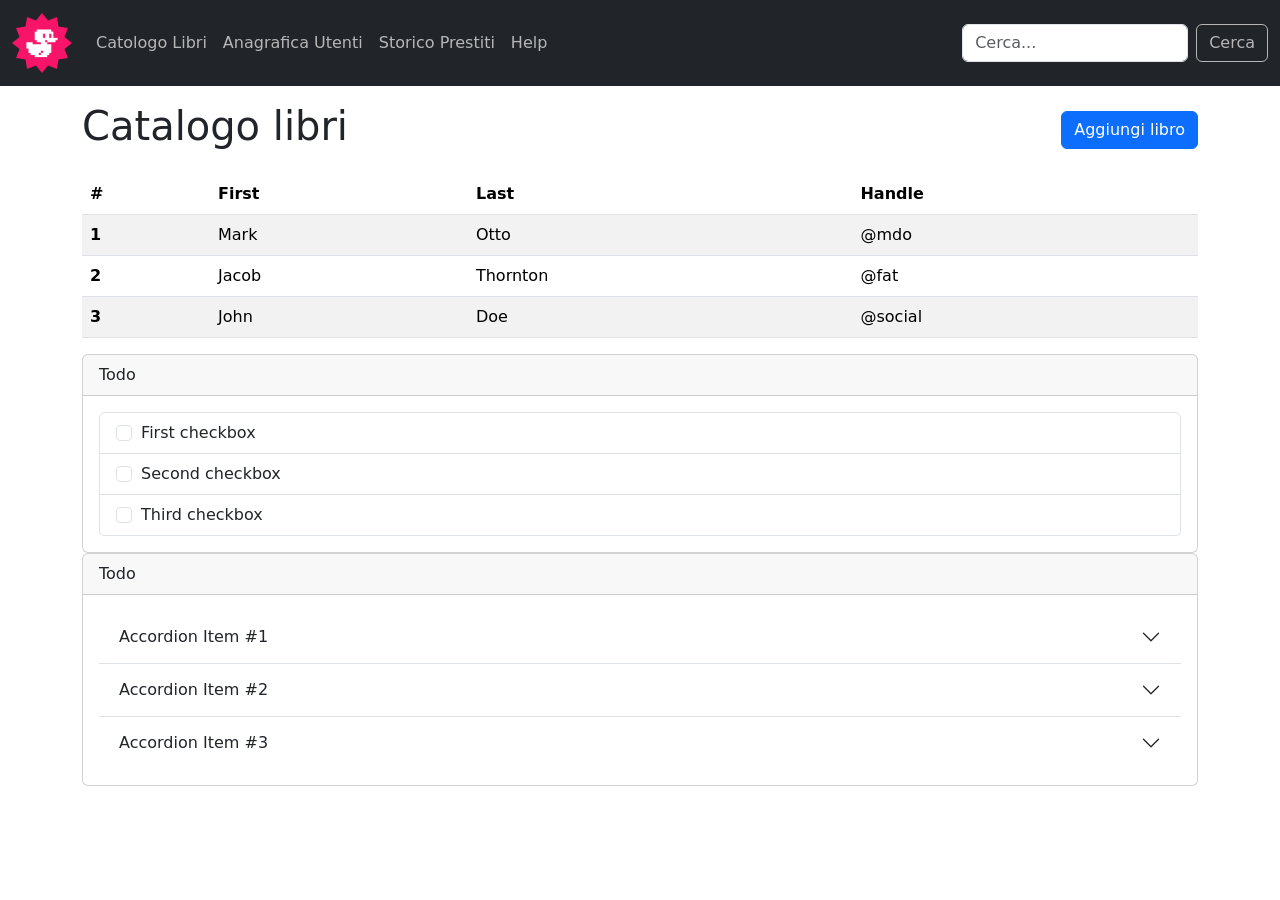
==== index.html @ 8df7493b "creato lo scheletro e aggiunto qualche effetto con bootstrap e in style.css" ====
<!DOCTYPE html>
<html lang="en">

<head>
    <meta charset="UTF-8">
    <meta name="viewport" content="width=device-width, initial-scale=1.0">
    <title>Boostrap dashboard</title>

    <!-- link Boostrap -->

    <link href="https://cdn.jsdelivr.net/npm/bootstrap@5.3.8/dist/css/bootstrap.min.css" rel="stylesheet"
        integrity="sha384-sRIl4kxILFvY47J16cr9ZwB07vP4J8+LH7qKQnuqkuIAvNWLzeN8tE5YBujZqJLB" crossorigin="anonymous">

    <!-- Stylesheet -->
    <link rel="stylesheet" href="./styles/style.css">
</head>

<body>
    <!-- header navbar -->
    <header>
        <nav class="navbar navbar-expand-lg bg-dark">
            <div class="container-fluid">
                <a class="navbar-brand" href="#">
                    <img src="./img/duck.png" alt="logo">
                </a>
                <button class="navbar-toggler" type="button" data-bs-toggle="collapse"
                    data-bs-target="#navbarSupportedContent" aria-controls="navbarSupportedContent"
                    aria-expanded="false" aria-label="Toggle navigation">
                    <span class="navbar-toggler-icon"></span>
                </button>
                <div class="collapse navbar-collapse" id="navbarSupportedContent">
                    <ul class="navbar-nav me-auto mb-2 mb-lg-0">
                        <li class="nav-item">
                            <a class="nav-link" aria-current="page" href="#">Catologo Libri</a>
                        </li>
                        <li class="nav-item">
                            <a class="nav-link" href="#">Anagrafica Utenti</a>
                        </li>
                        <li class="nav-item">
                            <a class="nav-link" href="#" role="button">Storico Prestiti</a>
                        </li>
                        <li class="nav-item">
                            <a class="nav-link" href="#" role="button">Help</a>
                        </li>
                    </ul>
                    <form class="d-flex" role="search">
                        <input class="form-control me-2" type="search" placeholder="Cerca..." aria-label="Search" />
                        <button class="btn" type="submit">Cerca</button>
                    </form>
                </div>
            </div>
        </nav>
    </header>

    <main>
        <div class="container">
            <div class="row">
                <div class="col d-flex justify-content-between align-items-center my-3">
                    <h1>Catalogo libri</h1>
                    <button type="button" class="btn btn-primary">Aggiungi libro</button>
                </div>
            </div>

            <!-- TABELLA CATALOGO LIBRI -->

            <div class="row">
                <div class="col">
                    <table class="table table-striped">
                        <thead>
                            <tr>
                                <th scope="col">#</th>
                                <th scope="col">First</th>
                                <th scope="col">Last</th>
                                <th scope="col">Handle</th>
                            </tr>
                        </thead>
                        <tbody>
                            <tr>
                                <th scope="row">1</th>
                                <td>Mark</td>
                                <td>Otto</td>
                                <td>@mdo</td>
                            </tr>
                            <tr>
                                <th scope="row">2</th>
                                <td>Jacob</td>
                                <td>Thornton</td>
                                <td>@fat</td>
                            </tr>
                            <tr>
                                <th scope="row">3</th>
                                <td>John</td>
                                <td>Doe</td>
                                <td>@social</td>
                            </tr>
                        </tbody>
                    </table>
                </div>
            </div>


            <!-- CARD TODO -->

            <div class="row">
                <div class="col">
                    <div class="card">
                        <div class="card-header">
                            Todo
                        </div>
                        <ul class="list-group p-3">
                            <li class="list-group-item">
                                <input class="form-check-input me-1" type="checkbox" value="" id="firstCheckbox">
                                <label class="form-check-label" for="firstCheckbox">First checkbox</label>
                            </li>
                            <li class="list-group-item">
                                <input class="form-check-input me-1" type="checkbox" value="" id="secondCheckbox">
                                <label class="form-check-label" for="secondCheckbox">Second checkbox</label>
                            </li>
                            <li class="list-group-item">
                                <input class="form-check-input me-1" type="checkbox" value="" id="thirdCheckbox">
                                <label class="form-check-label" for="thirdCheckbox">Third checkbox</label>
                            </li>
                        </ul>
                    </div>
                </div>
            </div>

            <!-- CARD FAQ -->

            <div class="row">
                <div class="col">
                    <div class="card">
                        <div class="card-header">
                            Todo
                        </div>
                        <div class="accordion accordion-flush p-3" id="accordionFlushExample">
                            <div class="accordion-item">
                                <h2 class="accordion-header">
                                    <button class="accordion-button collapsed" type="button" data-bs-toggle="collapse"
                                        data-bs-target="#flush-collapseOne" aria-expanded="false"
                                        aria-controls="flush-collapseOne">
                                        Accordion Item #1
                                    </button>
                                </h2>
                                <div id="flush-collapseOne" class="accordion-collapse collapse"
                                    data-bs-parent="#accordionFlushExample">
                                    <div class="accordion-body">Placeholder content for this accordion, which is
                                        intended to demonstrate the <code>.accordion-flush</code> class. This is the
                                        first item’s accordion body.</div>
                                </div>
                            </div>
                            <div class="accordion-item">
                                <h2 class="accordion-header">
                                    <button class="accordion-button collapsed" type="button" data-bs-toggle="collapse"
                                        data-bs-target="#flush-collapseTwo" aria-expanded="false"
                                        aria-controls="flush-collapseTwo">
                                        Accordion Item #2
                                    </button>
                                </h2>
                                <div id="flush-collapseTwo" class="accordion-collapse collapse"
                                    data-bs-parent="#accordionFlushExample">
                                    <div class="accordion-body">Placeholder content for this accordion, which is
                                        intended to demonstrate the <code>.accordion-flush</code> class. This is the
                                        second item’s accordion body. Let’s imagine this being filled with some actual
                                        content.</div>
                                </div>
                            </div>
                            <div class="accordion-item">
                                <h2 class="accordion-header">
                                    <button class="accordion-button collapsed" type="button" data-bs-toggle="collapse"
                                        data-bs-target="#flush-collapseThree" aria-expanded="false"
                                        aria-controls="flush-collapseThree">
                                        Accordion Item #3
                                    </button>
                                </h2>
                                <div id="flush-collapseThree" class="accordion-collapse collapse"
                                    data-bs-parent="#accordionFlushExample">
                                    <div class="accordion-body">Placeholder content for this accordion, which is
                                        intended to demonstrate the <code>.accordion-flush</code> class. This is the
                                        third item’s accordion body. Nothing more exciting happening here in terms of
                                        content, but just filling up the space to make it look, at least at first
                                        glance, a bit more representative of how this would look in a real-world
                                        application.</div>
                                </div>
                            </div>
                        </div>
                    </div>
                </div>
            </div>
        </div>
    </main>


    <script src="https://cdn.jsdelivr.net/npm/bootstrap@5.3.8/dist/js/bootstrap.bundle.min.js"
        integrity="sha384-FKyoEForCGlyvwx9Hj09JcYn3nv7wiPVlz7YYwJrWVcXK/BmnVDxM+D2scQbITxI" crossorigin="anonymous">
        </script>

</body>

</html>
---- styles/style.css ----
/**********************
        NAVBAR
***********************/

.nav-item>a {
    color: rgb(182, 182, 182);
}

.nav-item>a:hover {
    color: white;
}

a.navbar-brand img {
    width: 60px;
}

.container {
    display: flex;
    flex-direction: column;
}

form.d-flex>button.btn {
    color: rgb(182, 182, 182);
    border: 1px solid rgb(182, 182, 182);
}
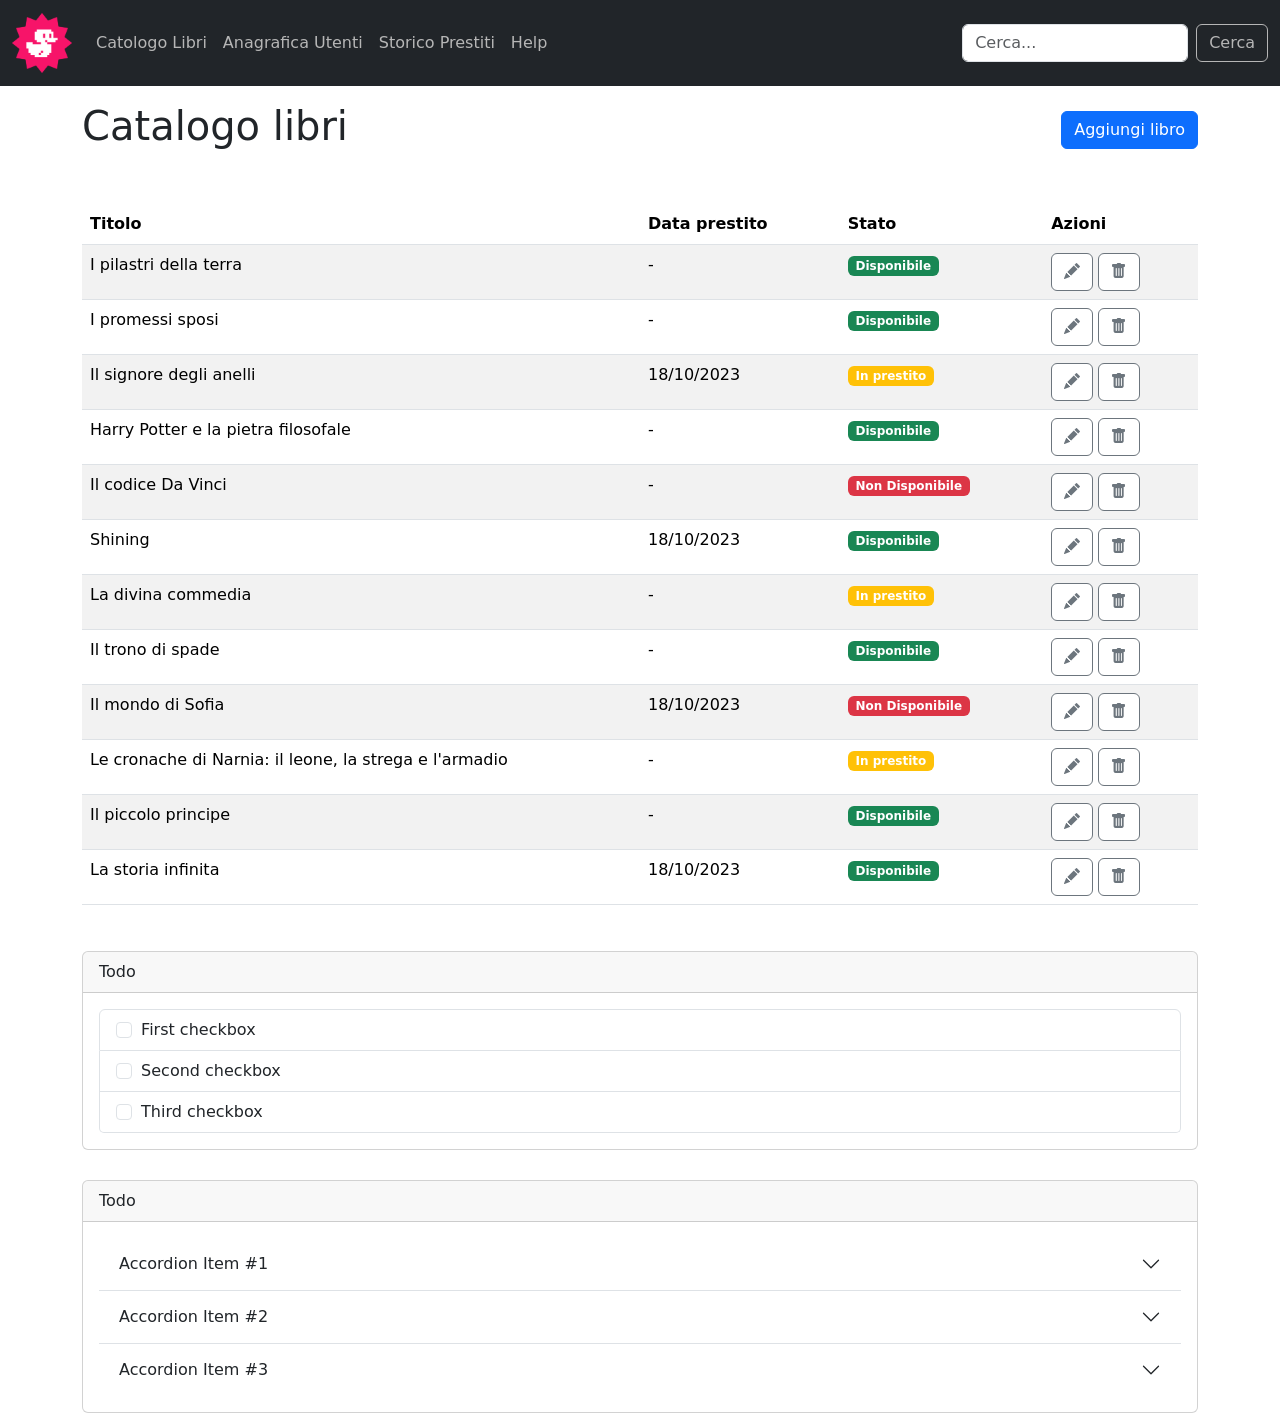
==== commit d95a0ab2: "creata la tabella con il display-none sulla colonna datat prestito, creati gli stati e i pulsanti" ====
--- a/index.html
+++ b/index.html
@@ -10,6 +10,8 @@
 
     <link href="https://cdn.jsdelivr.net/npm/bootstrap@5.3.8/dist/css/bootstrap.min.css" rel="stylesheet"
         integrity="sha384-sRIl4kxILFvY47J16cr9ZwB07vP4J8+LH7qKQnuqkuIAvNWLzeN8tE5YBujZqJLB" crossorigin="anonymous">
+
+    <link rel="stylesheet" href="https://cdn.jsdelivr.net/npm/bootstrap-icons@1.13.1/font/bootstrap-icons.min.css">
 
     <!-- Stylesheet -->
     <link rel="stylesheet" href="./styles/style.css">
@@ -68,30 +70,226 @@
                     <table class="table table-striped">
                         <thead>
                             <tr>
-                                <th scope="col">#</th>
-                                <th scope="col">First</th>
-                                <th scope="col">Last</th>
-                                <th scope="col">Handle</th>
+                                <th class="title" scope="col">Titolo</th>
+                                <th class="d-none d-sm-table-cell" scope="col">Data prestito</th>
+                                <th scope="col">Stato</th>
+                                <th scope="col">Azioni</th>
                             </tr>
                         </thead>
                         <tbody>
                             <tr>
-                                <th scope="row">1</th>
-                                <td>Mark</td>
-                                <td>Otto</td>
-                                <td>@mdo</td>
-                            </tr>
-                            <tr>
-                                <th scope="row">2</th>
-                                <td>Jacob</td>
-                                <td>Thornton</td>
-                                <td>@fat</td>
-                            </tr>
-                            <tr>
-                                <th scope="row">3</th>
-                                <td>John</td>
-                                <td>Doe</td>
-                                <td>@social</td>
+                                <td scope="row">I pilastri della terra</td>
+                                <td>-</td>
+                                <td>
+                                    <span class="badge avaible">
+                                        Disponibile
+                                    </span>
+                                </td>
+                                <td>
+                                    <button type="button" class="btn btn-secondary">
+                                        <i class="bi bi-pencil-fill"></i>
+                                    </button>
+                                    <button type="button" class="btn btn-secondary">
+                                        <i class="bi bi-trash-fill"></i>
+                                    </button>
+                                </td>
+                            </tr>
+                            <tr>
+                                <td scope="row">I promessi sposi</td>
+                                <td>-</td>
+                                <td>
+                                    <span class="badge avaible">
+                                        Disponibile
+                                    </span>
+                                </td>
+                                <td>
+                                    <button type="button" class="btn btn-secondary">
+                                        <i class="bi bi-pencil-fill"></i>
+                                    </button>
+                                    <button type="button" class="btn btn-secondary">
+                                        <i class="bi bi-trash-fill"></i>
+                                    </button>
+                                </td>
+                                </td>
+                            </tr>
+                            <tr>
+                                <td scope="row">Il signore degli anelli</td>
+                                <td>18/10/2023</td>
+                                <td>
+                                    <span class="badge on-loan">
+                                        In prestito
+                                    </span>
+                                </td>
+                                <td>
+                                    <button type="button" class="btn btn-secondary">
+                                        <i class="bi bi-pencil-fill"></i>
+                                    </button>
+                                    <button type="button" class="btn btn-secondary">
+                                        <i class="bi bi-trash-fill"></i>
+                                    </button>
+                                </td>
+                                </td>
+                            </tr>
+                            <tr>
+                                <td scope="row">Harry Potter e la pietra filosofale</td>
+                                <td>-</td>
+                                <td>
+                                    <span class="badge avaible">
+                                        Disponibile
+                                    </span>
+                                </td>
+                                <td>
+                                    <button type="button" class="btn btn-secondary">
+                                        <i class="bi bi-pencil-fill"></i>
+                                    </button>
+                                    <button type="button" class="btn btn-secondary">
+                                        <i class="bi bi-trash-fill"></i>
+                                    </button>
+                                </td>
+                            </tr>
+                            <tr>
+                                <td scope="row">Il codice Da Vinci</td>
+                                <td>-</td>
+                                <td>
+                                    <span class="badge not-avaible">
+                                        Non Disponibile
+                                    </span>
+                                </td>
+                                <td>
+                                    <button type="button" class="btn btn-secondary">
+                                        <i class="bi bi-pencil-fill"></i>
+                                    </button>
+                                    <button type="button" class="btn btn-secondary">
+                                        <i class="bi bi-trash-fill"></i>
+                                    </button>
+                                </td>
+                                </td>
+                            </tr>
+                            <tr>
+                                <td scope="row">Shining</td>
+                                <td>18/10/2023</td>
+                                <td>
+                                    <span class="badge avaible">
+                                        Disponibile
+                                    </span>
+                                </td>
+                                <td>
+                                    <button type="button" class="btn btn-secondary">
+                                        <i class="bi bi-pencil-fill"></i>
+                                    </button>
+                                    <button type="button" class="btn btn-secondary">
+                                        <i class="bi bi-trash-fill"></i>
+                                    </button>
+                                </td>
+                                </td>
+                            </tr>
+                            <tr>
+                                <td scope="row">La divina commedia</td>
+                                <td>-</td>
+                                <td>
+                                    <span class="badge on-loan">
+                                        In prestito
+                                    </span>
+                                </td>
+                                <td>
+                                    <button type="button" class="btn btn-secondary">
+                                        <i class="bi bi-pencil-fill"></i>
+                                    </button>
+                                    <button type="button" class="btn btn-secondary">
+                                        <i class="bi bi-trash-fill"></i>
+                                    </button>
+                                </td>
+                            </tr>
+                            <tr>
+                                <td scope="row">Il trono di spade</td>
+                                <td>-</td>
+                                <td>
+                                    <span class="badge avaible">
+                                        Disponibile
+                                    </span>
+                                </td>
+                                <td>
+                                    <button type="button" class="btn btn-secondary">
+                                        <i class="bi bi-pencil-fill"></i>
+                                    </button>
+                                    <button type="button" class="btn btn-secondary">
+                                        <i class="bi bi-trash-fill"></i>
+                                    </button>
+                                </td>
+                                </td>
+                            </tr>
+                            <tr>
+                                <td scope="row">Il mondo di Sofia
+                                </td>
+                                <td>18/10/2023</td>
+                                <td>
+                                    <span class="badge not-avaible">
+                                        Non Disponibile
+                                    </span>
+                                </td>
+                                <td>
+                                    <button type="button" class="btn btn-secondary">
+                                        <i class="bi bi-pencil-fill"></i>
+                                    </button>
+                                    <button type="button" class="btn btn-secondary">
+                                        <i class="bi bi-trash-fill"></i>
+                                    </button>
+                                </td>
+                                </td>
+                            </tr>
+                            <tr>
+                                <td scope="row">Le cronache di Narnia: il leone, la strega e l'armadio
+                                </td>
+                                <td>-</td>
+                                <td>
+                                    <span class="badge on-loan">
+                                        In prestito
+                                    </span>
+                                </td>
+                                <td>
+                                    <button type="button" class="btn btn-secondary">
+                                        <i class="bi bi-pencil-fill"></i>
+                                    </button>
+                                    <button type="button" class="btn btn-secondary">
+                                        <i class="bi bi-trash-fill"></i>
+                                    </button>
+                                </td>
+                            </tr>
+                            <tr>
+                                <td scope="row">Il piccolo principe</td>
+                                <td>-</td>
+                                <td>
+                                    <span class="badge avaible">
+                                        Disponibile
+                                    </span>
+                                </td>
+                                <td>
+                                    <button type="button" class="btn btn-secondary">
+                                        <i class="bi bi-pencil-fill"></i>
+                                    </button>
+                                    <button type="button" class="btn btn-secondary">
+                                        <i class="bi bi-trash-fill"></i>
+                                    </button>
+                                </td>
+                                </td>
+                            </tr>
+                            <tr>
+                                <td scope="row">La storia infinita</td>
+                                <td>18/10/2023</td>
+                                <td>
+                                    <span class="badge avaible">
+                                        Disponibile
+                                    </span>
+                                </td>
+                                <td>
+                                    <button type="button" class="btn btn-secondary">
+                                        <i class="bi bi-pencil-fill"></i>
+                                    </button>
+                                    <button type="button" class="btn btn-secondary">
+                                        <i class="bi bi-trash-fill"></i>
+                                    </button>
+                                </td>
+                                </td>
                             </tr>
                         </tbody>
                     </table>
--- a/styles/style.css
+++ b/styles/style.css
@@ -14,13 +14,43 @@
     width: 60px;
 }
 
-.container {
-    display: flex;
-    flex-direction: column;
-}
-
 form.d-flex>button.btn {
     color: rgb(182, 182, 182);
     border: 1px solid rgb(182, 182, 182);
 }
 
+/**********************
+        * main *
+***********************/
+
+.container {
+    display: flex;
+    flex-direction: column;
+    row-gap: 30px;
+}
+
+
+/**********************
+        * tabella *
+***********************/
+
+.badge.avaible {
+    background-color: #198754;
+}
+
+.badge.on-loan {
+    background-color: #FFC107;
+}
+
+.badge.not-avaible {
+    background-color: #DC3545;
+}
+
+.btn-secondary {
+    --bs-btn-color: #6c757d;
+    --bs-btn-bg: white;
+}
+
+th.title {
+    width: 50%;
+}
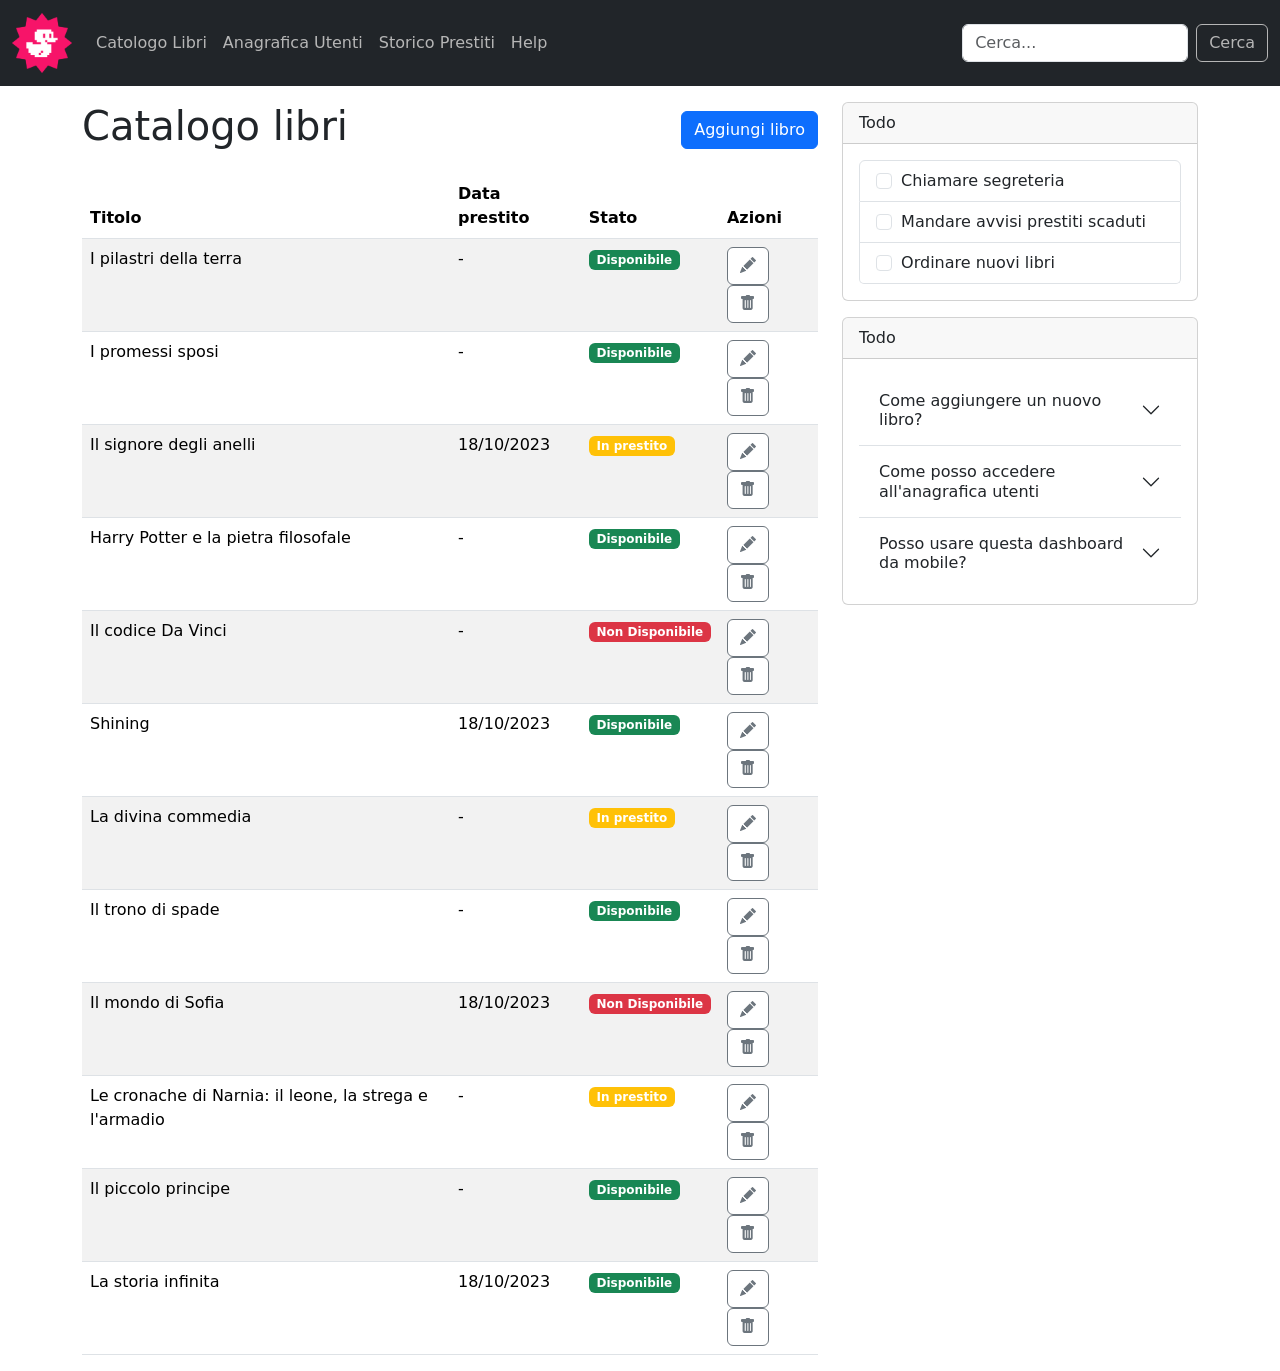
==== commit 4d32ec44: "aggiustata la tabella e compilate le card "todo" e "faq"" ====
--- a/index.html
+++ b/index.html
@@ -57,332 +57,332 @@
     <main>
         <div class="container">
             <div class="row">
-                <div class="col d-flex justify-content-between align-items-center my-3">
-                    <h1>Catalogo libri</h1>
-                    <button type="button" class="btn btn-primary">Aggiungi libro</button>
+                <div class="col-lg-8">
+                    <div class="d-flex justify-content-between align-items-center my-3">
+                        <h1>Catalogo libri</h1>
+                        <button type="button" class="btn btn-primary">Aggiungi libro</button>
+                    </div>
+
+                    <!-- TABELLA CATALOGO LIBRI -->
+
+                    <section class="table-section">
+                        <table class="table table-striped">
+                            <thead>
+                                <tr>
+                                    <th class="title" scope="col">Titolo</th>
+                                    <th class="d-none d-sm-table-cell" scope="col">Data prestito</th>
+                                    <th scope="col">Stato</th>
+                                    <th scope="col">Azioni</th>
+                                </tr>
+                            </thead>
+                            <tbody>
+                                <tr>
+                                    <td scope="row">I pilastri della terra</td>
+                                    <td class="d-none d-sm-table-cell">-</td>
+                                    <td>
+                                        <span class="badge avaible">
+                                            Disponibile
+                                        </span>
+                                    </td>
+                                    <td>
+                                        <button type="button" class="btn btn-secondary">
+                                            <i class="bi bi-pencil-fill"></i>
+                                        </button>
+                                        <button type="button" class="btn btn-secondary">
+                                            <i class="bi bi-trash-fill"></i>
+                                        </button>
+                                    </td>
+                                </tr>
+                                <tr>
+                                    <td scope="row">I promessi sposi</td>
+                                    <td class="d-none d-sm-table-cell">-</td>
+                                    <td>
+                                        <span class="badge avaible">
+                                            Disponibile
+                                        </span>
+                                    </td>
+                                    <td>
+                                        <button type="button" class="btn btn-secondary">
+                                            <i class="bi bi-pencil-fill"></i>
+                                        </button>
+                                        <button type="button" class="btn btn-secondary">
+                                            <i class="bi bi-trash-fill"></i>
+                                        </button>
+                                    </td>
+                                    </td>
+                                </tr>
+                                <tr>
+                                    <td scope="row">Il signore degli anelli</td>
+                                    <td class="d-none d-sm-table-cell">18/10/2023</td>
+                                    <td>
+                                        <span class="badge on-loan">
+                                            In prestito
+                                        </span>
+                                    </td>
+                                    <td>
+                                        <button type="button" class="btn btn-secondary">
+                                            <i class="bi bi-pencil-fill"></i>
+                                        </button>
+                                        <button type="button" class="btn btn-secondary">
+                                            <i class="bi bi-trash-fill"></i>
+                                        </button>
+                                    </td>
+                                    </td>
+                                </tr>
+                                <tr>
+                                    <td scope="row">Harry Potter e la pietra filosofale</td>
+                                    <td class="d-none d-sm-table-cell">-</td>
+                                    <td>
+                                        <span class="badge avaible">
+                                            Disponibile
+                                        </span>
+                                    </td>
+                                    <td>
+                                        <button type="button" class="btn btn-secondary">
+                                            <i class="bi bi-pencil-fill"></i>
+                                        </button>
+                                        <button type="button" class="btn btn-secondary">
+                                            <i class="bi bi-trash-fill"></i>
+                                        </button>
+                                    </td>
+                                </tr>
+                                <tr>
+                                    <td scope="row">Il codice Da Vinci</td>
+                                    <td class="d-none d-sm-table-cell">-</td>
+                                    <td>
+                                        <span class="badge not-avaible">
+                                            Non Disponibile
+                                        </span>
+                                    </td>
+                                    <td>
+                                        <button type="button" class="btn btn-secondary">
+                                            <i class="bi bi-pencil-fill"></i>
+                                        </button>
+                                        <button type="button" class="btn btn-secondary">
+                                            <i class="bi bi-trash-fill"></i>
+                                        </button>
+                                    </td>
+                                    </td>
+                                </tr>
+                                <tr>
+                                    <td scope="row">Shining</td>
+                                    <td class="d-none d-sm-table-cell">18/10/2023</td>
+                                    <td>
+                                        <span class="badge avaible">
+                                            Disponibile
+                                        </span>
+                                    </td>
+                                    <td>
+                                        <button type="button" class="btn btn-secondary">
+                                            <i class="bi bi-pencil-fill"></i>
+                                        </button>
+                                        <button type="button" class="btn btn-secondary">
+                                            <i class="bi bi-trash-fill"></i>
+                                        </button>
+                                    </td>
+                                    </td>
+                                </tr>
+                                <tr>
+                                    <td scope="row">La divina commedia</td>
+                                    <td class="d-none d-sm-table-cell">-</td>
+                                    <td>
+                                        <span class="badge on-loan">
+                                            In prestito
+                                        </span>
+                                    </td>
+                                    <td>
+                                        <button type="button" class="btn btn-secondary">
+                                            <i class="bi bi-pencil-fill"></i>
+                                        </button>
+                                        <button type="button" class="btn btn-secondary">
+                                            <i class="bi bi-trash-fill"></i>
+                                        </button>
+                                    </td>
+                                </tr>
+                                <tr>
+                                    <td scope="row">Il trono di spade</td>
+                                    <td class="d-none d-sm-table-cell">-</td>
+                                    <td>
+                                        <span class="badge avaible">
+                                            Disponibile
+                                        </span>
+                                    </td>
+                                    <td>
+                                        <button type="button" class="btn btn-secondary">
+                                            <i class="bi bi-pencil-fill"></i>
+                                        </button>
+                                        <button type="button" class="btn btn-secondary">
+                                            <i class="bi bi-trash-fill"></i>
+                                        </button>
+                                    </td>
+                                    </td>
+                                </tr>
+                                <tr>
+                                    <td scope="row">Il mondo di Sofia
+                                    </td>
+                                    <td class="d-none d-sm-table-cell">18/10/2023</td>
+                                    <td>
+                                        <span class="badge not-avaible">
+                                            Non Disponibile
+                                        </span>
+                                    </td>
+                                    <td>
+                                        <button type="button" class="btn btn-secondary">
+                                            <i class="bi bi-pencil-fill"></i>
+                                        </button>
+                                        <button type="button" class="btn btn-secondary">
+                                            <i class="bi bi-trash-fill"></i>
+                                        </button>
+                                    </td>
+                                    </td>
+                                </tr>
+                                <tr>
+                                    <td scope="row">Le cronache di Narnia: il leone, la strega e l'armadio
+                                    </td>
+                                    <td class="d-none d-sm-table-cell">-</td>
+                                    <td>
+                                        <span class="badge on-loan">
+                                            In prestito
+                                        </span>
+                                    </td>
+                                    <td>
+                                        <button type="button" class="btn btn-secondary">
+                                            <i class="bi bi-pencil-fill"></i>
+                                        </button>
+                                        <button type="button" class="btn btn-secondary">
+                                            <i class="bi bi-trash-fill"></i>
+                                        </button>
+                                    </td>
+                                </tr>
+                                <tr>
+                                    <td scope="row">Il piccolo principe</td>
+                                    <td class="d-none d-sm-table-cell">-</td>
+                                    <td>
+                                        <span class="badge avaible">
+                                            Disponibile
+                                        </span>
+                                    </td>
+                                    <td>
+                                        <button type="button" class="btn btn-secondary">
+                                            <i class="bi bi-pencil-fill"></i>
+                                        </button>
+                                        <button type="button" class="btn btn-secondary">
+                                            <i class="bi bi-trash-fill"></i>
+                                        </button>
+                                    </td>
+                                    </td>
+                                </tr>
+                                <tr>
+                                    <td scope="row">La storia infinita</td>
+                                    <td class="d-none d-sm-table-cell">18/10/2023</td>
+                                    <td>
+                                        <span class="badge avaible">
+                                            Disponibile
+                                        </span>
+                                    </td>
+                                    <td>
+                                        <button type="button" class="btn btn-secondary">
+                                            <i class="bi bi-pencil-fill"></i>
+                                        </button>
+                                        <button type="button" class="btn btn-secondary">
+                                            <i class="bi bi-trash-fill"></i>
+                                        </button>
+                                    </td>
+                                    </td>
+                                </tr>
+                            </tbody>
+                        </table>
+                    </section>
                 </div>
-            </div>
-
-            <!-- TABELLA CATALOGO LIBRI -->
-
-            <div class="row">
-                <div class="col">
-                    <table class="table table-striped">
-                        <thead>
-                            <tr>
-                                <th class="title" scope="col">Titolo</th>
-                                <th class="d-none d-sm-table-cell" scope="col">Data prestito</th>
-                                <th scope="col">Stato</th>
-                                <th scope="col">Azioni</th>
-                            </tr>
-                        </thead>
-                        <tbody>
-                            <tr>
-                                <td scope="row">I pilastri della terra</td>
-                                <td>-</td>
-                                <td>
-                                    <span class="badge avaible">
-                                        Disponibile
-                                    </span>
-                                </td>
-                                <td>
-                                    <button type="button" class="btn btn-secondary">
-                                        <i class="bi bi-pencil-fill"></i>
-                                    </button>
-                                    <button type="button" class="btn btn-secondary">
-                                        <i class="bi bi-trash-fill"></i>
-                                    </button>
-                                </td>
-                            </tr>
-                            <tr>
-                                <td scope="row">I promessi sposi</td>
-                                <td>-</td>
-                                <td>
-                                    <span class="badge avaible">
-                                        Disponibile
-                                    </span>
-                                </td>
-                                <td>
-                                    <button type="button" class="btn btn-secondary">
-                                        <i class="bi bi-pencil-fill"></i>
-                                    </button>
-                                    <button type="button" class="btn btn-secondary">
-                                        <i class="bi bi-trash-fill"></i>
-                                    </button>
-                                </td>
-                                </td>
-                            </tr>
-                            <tr>
-                                <td scope="row">Il signore degli anelli</td>
-                                <td>18/10/2023</td>
-                                <td>
-                                    <span class="badge on-loan">
-                                        In prestito
-                                    </span>
-                                </td>
-                                <td>
-                                    <button type="button" class="btn btn-secondary">
-                                        <i class="bi bi-pencil-fill"></i>
-                                    </button>
-                                    <button type="button" class="btn btn-secondary">
-                                        <i class="bi bi-trash-fill"></i>
-                                    </button>
-                                </td>
-                                </td>
-                            </tr>
-                            <tr>
-                                <td scope="row">Harry Potter e la pietra filosofale</td>
-                                <td>-</td>
-                                <td>
-                                    <span class="badge avaible">
-                                        Disponibile
-                                    </span>
-                                </td>
-                                <td>
-                                    <button type="button" class="btn btn-secondary">
-                                        <i class="bi bi-pencil-fill"></i>
-                                    </button>
-                                    <button type="button" class="btn btn-secondary">
-                                        <i class="bi bi-trash-fill"></i>
-                                    </button>
-                                </td>
-                            </tr>
-                            <tr>
-                                <td scope="row">Il codice Da Vinci</td>
-                                <td>-</td>
-                                <td>
-                                    <span class="badge not-avaible">
-                                        Non Disponibile
-                                    </span>
-                                </td>
-                                <td>
-                                    <button type="button" class="btn btn-secondary">
-                                        <i class="bi bi-pencil-fill"></i>
-                                    </button>
-                                    <button type="button" class="btn btn-secondary">
-                                        <i class="bi bi-trash-fill"></i>
-                                    </button>
-                                </td>
-                                </td>
-                            </tr>
-                            <tr>
-                                <td scope="row">Shining</td>
-                                <td>18/10/2023</td>
-                                <td>
-                                    <span class="badge avaible">
-                                        Disponibile
-                                    </span>
-                                </td>
-                                <td>
-                                    <button type="button" class="btn btn-secondary">
-                                        <i class="bi bi-pencil-fill"></i>
-                                    </button>
-                                    <button type="button" class="btn btn-secondary">
-                                        <i class="bi bi-trash-fill"></i>
-                                    </button>
-                                </td>
-                                </td>
-                            </tr>
-                            <tr>
-                                <td scope="row">La divina commedia</td>
-                                <td>-</td>
-                                <td>
-                                    <span class="badge on-loan">
-                                        In prestito
-                                    </span>
-                                </td>
-                                <td>
-                                    <button type="button" class="btn btn-secondary">
-                                        <i class="bi bi-pencil-fill"></i>
-                                    </button>
-                                    <button type="button" class="btn btn-secondary">
-                                        <i class="bi bi-trash-fill"></i>
-                                    </button>
-                                </td>
-                            </tr>
-                            <tr>
-                                <td scope="row">Il trono di spade</td>
-                                <td>-</td>
-                                <td>
-                                    <span class="badge avaible">
-                                        Disponibile
-                                    </span>
-                                </td>
-                                <td>
-                                    <button type="button" class="btn btn-secondary">
-                                        <i class="bi bi-pencil-fill"></i>
-                                    </button>
-                                    <button type="button" class="btn btn-secondary">
-                                        <i class="bi bi-trash-fill"></i>
-                                    </button>
-                                </td>
-                                </td>
-                            </tr>
-                            <tr>
-                                <td scope="row">Il mondo di Sofia
-                                </td>
-                                <td>18/10/2023</td>
-                                <td>
-                                    <span class="badge not-avaible">
-                                        Non Disponibile
-                                    </span>
-                                </td>
-                                <td>
-                                    <button type="button" class="btn btn-secondary">
-                                        <i class="bi bi-pencil-fill"></i>
-                                    </button>
-                                    <button type="button" class="btn btn-secondary">
-                                        <i class="bi bi-trash-fill"></i>
-                                    </button>
-                                </td>
-                                </td>
-                            </tr>
-                            <tr>
-                                <td scope="row">Le cronache di Narnia: il leone, la strega e l'armadio
-                                </td>
-                                <td>-</td>
-                                <td>
-                                    <span class="badge on-loan">
-                                        In prestito
-                                    </span>
-                                </td>
-                                <td>
-                                    <button type="button" class="btn btn-secondary">
-                                        <i class="bi bi-pencil-fill"></i>
-                                    </button>
-                                    <button type="button" class="btn btn-secondary">
-                                        <i class="bi bi-trash-fill"></i>
-                                    </button>
-                                </td>
-                            </tr>
-                            <tr>
-                                <td scope="row">Il piccolo principe</td>
-                                <td>-</td>
-                                <td>
-                                    <span class="badge avaible">
-                                        Disponibile
-                                    </span>
-                                </td>
-                                <td>
-                                    <button type="button" class="btn btn-secondary">
-                                        <i class="bi bi-pencil-fill"></i>
-                                    </button>
-                                    <button type="button" class="btn btn-secondary">
-                                        <i class="bi bi-trash-fill"></i>
-                                    </button>
-                                </td>
-                                </td>
-                            </tr>
-                            <tr>
-                                <td scope="row">La storia infinita</td>
-                                <td>18/10/2023</td>
-                                <td>
-                                    <span class="badge avaible">
-                                        Disponibile
-                                    </span>
-                                </td>
-                                <td>
-                                    <button type="button" class="btn btn-secondary">
-                                        <i class="bi bi-pencil-fill"></i>
-                                    </button>
-                                    <button type="button" class="btn btn-secondary">
-                                        <i class="bi bi-trash-fill"></i>
-                                    </button>
-                                </td>
-                                </td>
-                            </tr>
-                        </tbody>
-                    </table>
-                </div>
-            </div>
-
-
-            <!-- CARD TODO -->
-
-            <div class="row">
-                <div class="col">
-                    <div class="card">
-                        <div class="card-header">
-                            Todo
+
+
+                <!-- CARD TODO -->
+
+                <div class="col-lg-4">
+                    <section class="todo my-3">
+                        <div class="card">
+                            <div class="card-header">
+                                Todo
+                            </div>
+                            <ul class="list-group p-3">
+                                <li class="list-group-item">
+                                    <input class="form-check-input me-1" type="checkbox" value="" id="firstCheckbox">
+                                    <label class="form-check-label" for="firstCheckbox">Chiamare segreteria</label>
+                                </li>
+                                <li class="list-group-item">
+                                    <input class="form-check-input me-1" type="checkbox" value="" id="secondCheckbox">
+                                    <label class="form-check-label" for="secondCheckbox">Mandare avvisi prestiti scaduti</label>
+                                </li>
+                                <li class="list-group-item">
+                                    <input class="form-check-input me-1" type="checkbox" value="" id="thirdCheckbox">
+                                    <label class="form-check-label" for="thirdCheckbox">Ordinare nuovi libri</label>
+                                </li>
+                            </ul>
                         </div>
-                        <ul class="list-group p-3">
-                            <li class="list-group-item">
-                                <input class="form-check-input me-1" type="checkbox" value="" id="firstCheckbox">
-                                <label class="form-check-label" for="firstCheckbox">First checkbox</label>
-                            </li>
-                            <li class="list-group-item">
-                                <input class="form-check-input me-1" type="checkbox" value="" id="secondCheckbox">
-                                <label class="form-check-label" for="secondCheckbox">Second checkbox</label>
-                            </li>
-                            <li class="list-group-item">
-                                <input class="form-check-input me-1" type="checkbox" value="" id="thirdCheckbox">
-                                <label class="form-check-label" for="thirdCheckbox">Third checkbox</label>
-                            </li>
-                        </ul>
-                    </div>
-                </div>
-            </div>
-
-            <!-- CARD FAQ -->
-
-            <div class="row">
-                <div class="col">
-                    <div class="card">
-                        <div class="card-header">
-                            Todo
-                        </div>
-                        <div class="accordion accordion-flush p-3" id="accordionFlushExample">
-                            <div class="accordion-item">
-                                <h2 class="accordion-header">
-                                    <button class="accordion-button collapsed" type="button" data-bs-toggle="collapse"
-                                        data-bs-target="#flush-collapseOne" aria-expanded="false"
-                                        aria-controls="flush-collapseOne">
-                                        Accordion Item #1
-                                    </button>
-                                </h2>
-                                <div id="flush-collapseOne" class="accordion-collapse collapse"
-                                    data-bs-parent="#accordionFlushExample">
-                                    <div class="accordion-body">Placeholder content for this accordion, which is
-                                        intended to demonstrate the <code>.accordion-flush</code> class. This is the
-                                        first item’s accordion body.</div>
+                    </section>
+
+                    <!-- CARD FAQ -->
+
+                    <section class="faq my-3">
+                        <div class="card">
+                            <div class="card-header">
+                                Todo
+                            </div>
+                            <div class="accordion accordion-flush p-3" id="accordionFlushExample">
+                                <div class="accordion-item">
+                                    <h2 class="accordion-header">
+                                        <button class="accordion-button collapsed" type="button"
+                                            data-bs-toggle="collapse" data-bs-target="#flush-collapseOne"
+                                            aria-expanded="false" aria-controls="flush-collapseOne">
+                                            Come aggiungere un nuovo libro?
+                                        </button>
+                                    </h2>
+                                    <div id="flush-collapseOne" class="accordion-collapse collapse"
+                                        data-bs-parent="#accordionFlushExample">
+                                        <div class="accordion-body">Placeholder content for this accordion, which is
+                                            intended to demonstrate the class. This is the
+                                            first item’s accordion body.</div>
+                                    </div>
                                 </div>
-                            </div>
-                            <div class="accordion-item">
-                                <h2 class="accordion-header">
-                                    <button class="accordion-button collapsed" type="button" data-bs-toggle="collapse"
-                                        data-bs-target="#flush-collapseTwo" aria-expanded="false"
-                                        aria-controls="flush-collapseTwo">
-                                        Accordion Item #2
-                                    </button>
-                                </h2>
-                                <div id="flush-collapseTwo" class="accordion-collapse collapse"
-                                    data-bs-parent="#accordionFlushExample">
-                                    <div class="accordion-body">Placeholder content for this accordion, which is
-                                        intended to demonstrate the <code>.accordion-flush</code> class. This is the
-                                        second item’s accordion body. Let’s imagine this being filled with some actual
-                                        content.</div>
+                                <div class="accordion-item">
+                                    <h2 class="accordion-header">
+                                        <button class="accordion-button collapsed" type="button"
+                                            data-bs-toggle="collapse" data-bs-target="#flush-collapseTwo"
+                                            aria-expanded="false" aria-controls="flush-collapseTwo">
+                                            Come posso accedere all'anagrafica utenti
+                                        </button>
+                                    </h2>
+                                    <div id="flush-collapseTwo" class="accordion-collapse collapse"
+                                        data-bs-parent="#accordionFlushExample">
+                                        <div class="accordion-body">Placeholder content for this accordion, which is
+                                            intended to demonstrate the class. This is the
+                                            second item’s accordion body. Let’s imagine this being filled with some
+                                            actual
+                                            content.</div>
+                                    </div>
                                 </div>
-                            </div>
-                            <div class="accordion-item">
-                                <h2 class="accordion-header">
-                                    <button class="accordion-button collapsed" type="button" data-bs-toggle="collapse"
-                                        data-bs-target="#flush-collapseThree" aria-expanded="false"
-                                        aria-controls="flush-collapseThree">
-                                        Accordion Item #3
-                                    </button>
-                                </h2>
-                                <div id="flush-collapseThree" class="accordion-collapse collapse"
-                                    data-bs-parent="#accordionFlushExample">
-                                    <div class="accordion-body">Placeholder content for this accordion, which is
-                                        intended to demonstrate the <code>.accordion-flush</code> class. This is the
-                                        third item’s accordion body. Nothing more exciting happening here in terms of
-                                        content, but just filling up the space to make it look, at least at first
-                                        glance, a bit more representative of how this would look in a real-world
-                                        application.</div>
+                                <div class="accordion-item">
+                                    <h2 class="accordion-header">
+                                        <button class="accordion-button collapsed" type="button"
+                                            data-bs-toggle="collapse" data-bs-target="#flush-collapseThree"
+                                            aria-expanded="false" aria-controls="flush-collapseThree">
+                                            Posso usare questa dashboard da mobile?
+                                        </button>
+                                    </h2>
+                                    <div id="flush-collapseThree" class="accordion-collapse collapse"
+                                        data-bs-parent="#accordionFlushExample">
+                                        <div class="accordion-body">Placeholder content for this accordion, which is
+                                            intended to demonstrate the class. This is the
+                                            third item’s accordion body. Nothing more exciting happening here in terms
+                                            of
+                                            content, but just filling up the space to make it look, at least at first
+                                            glance, a bit more representative of how this would look in a real-world
+                                            application.</div>
+                                    </div>
                                 </div>
                             </div>
                         </div>
-                    </div>
+                    </section>
                 </div>
             </div>
         </div>
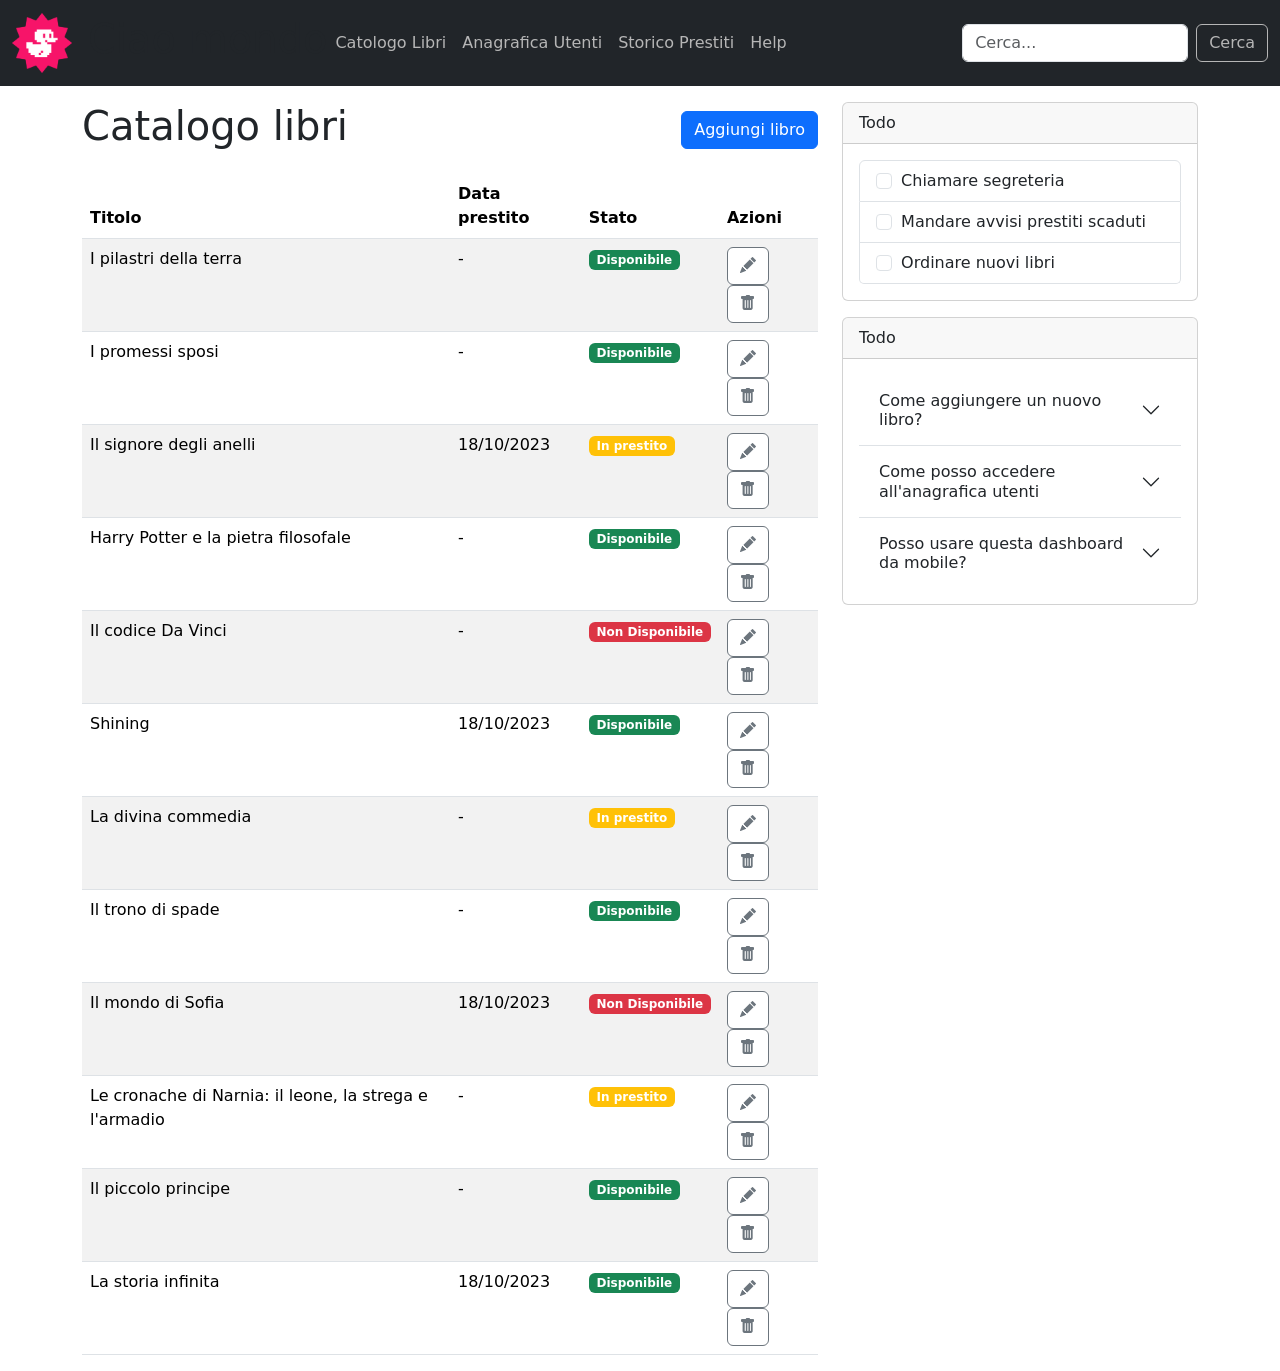
==== commit a55820e1: "prova commit" ====
--- a/index.html
+++ b/index.html
@@ -1,5 +1,5 @@
 <!DOCTYPE html>
-<html lang="en">
+<html lang="it">
 
 <head>
     <meta charset="UTF-8">
@@ -20,9 +20,9 @@
 <body>
     <!-- header navbar -->
     <header>
-        <nav class="navbar navbar-expand-lg bg-dark">
+        <nav class="navbar navbar-expand-lg bg-dark"> <!-- data-bs-theme="dark" -->
             <div class="container-fluid">
-                <a class="navbar-brand" href="#">
+                <a class="navbar-brand" href="index.html">
                     <img src="./img/duck.png" alt="logo">
                 </a>
                 <button class="navbar-toggler" type="button" data-bs-toggle="collapse"
@@ -30,6 +30,7 @@
                     aria-expanded="false" aria-label="Toggle navigation">
                     <span class="navbar-toggler-icon"></span>
                 </button>
+                <h1>Ciao mondo</h1>
                 <div class="collapse navbar-collapse" id="navbarSupportedContent">
                     <ul class="navbar-nav me-auto mb-2 mb-lg-0">
                         <li class="nav-item">
@@ -55,12 +56,13 @@
     </header>
 
     <main>
+        <!-- TITOLO LIBRI -->
         <div class="container">
             <div class="row">
                 <div class="col-lg-8">
                     <div class="d-flex justify-content-between align-items-center my-3">
                         <h1>Catalogo libri</h1>
-                        <button type="button" class="btn btn-primary">Aggiungi libro</button>
+                        <a href="index2.html" type="button" class="btn btn-primary">Aggiungi libro</a>
                     </div>
 
                     <!-- TABELLA CATALOGO LIBRI -->
--- a/styles/style.css
+++ b/styles/style.css
@@ -53,4 +53,17 @@
 
 th.title {
     width: 50%;
-}+}
+
+
+/**********************
+        * MODALE *
+***********************/
+
+.modal-content {
+    width: 700px;
+}
+
+.modal {
+    --bs-modal-width: 700px;
+}
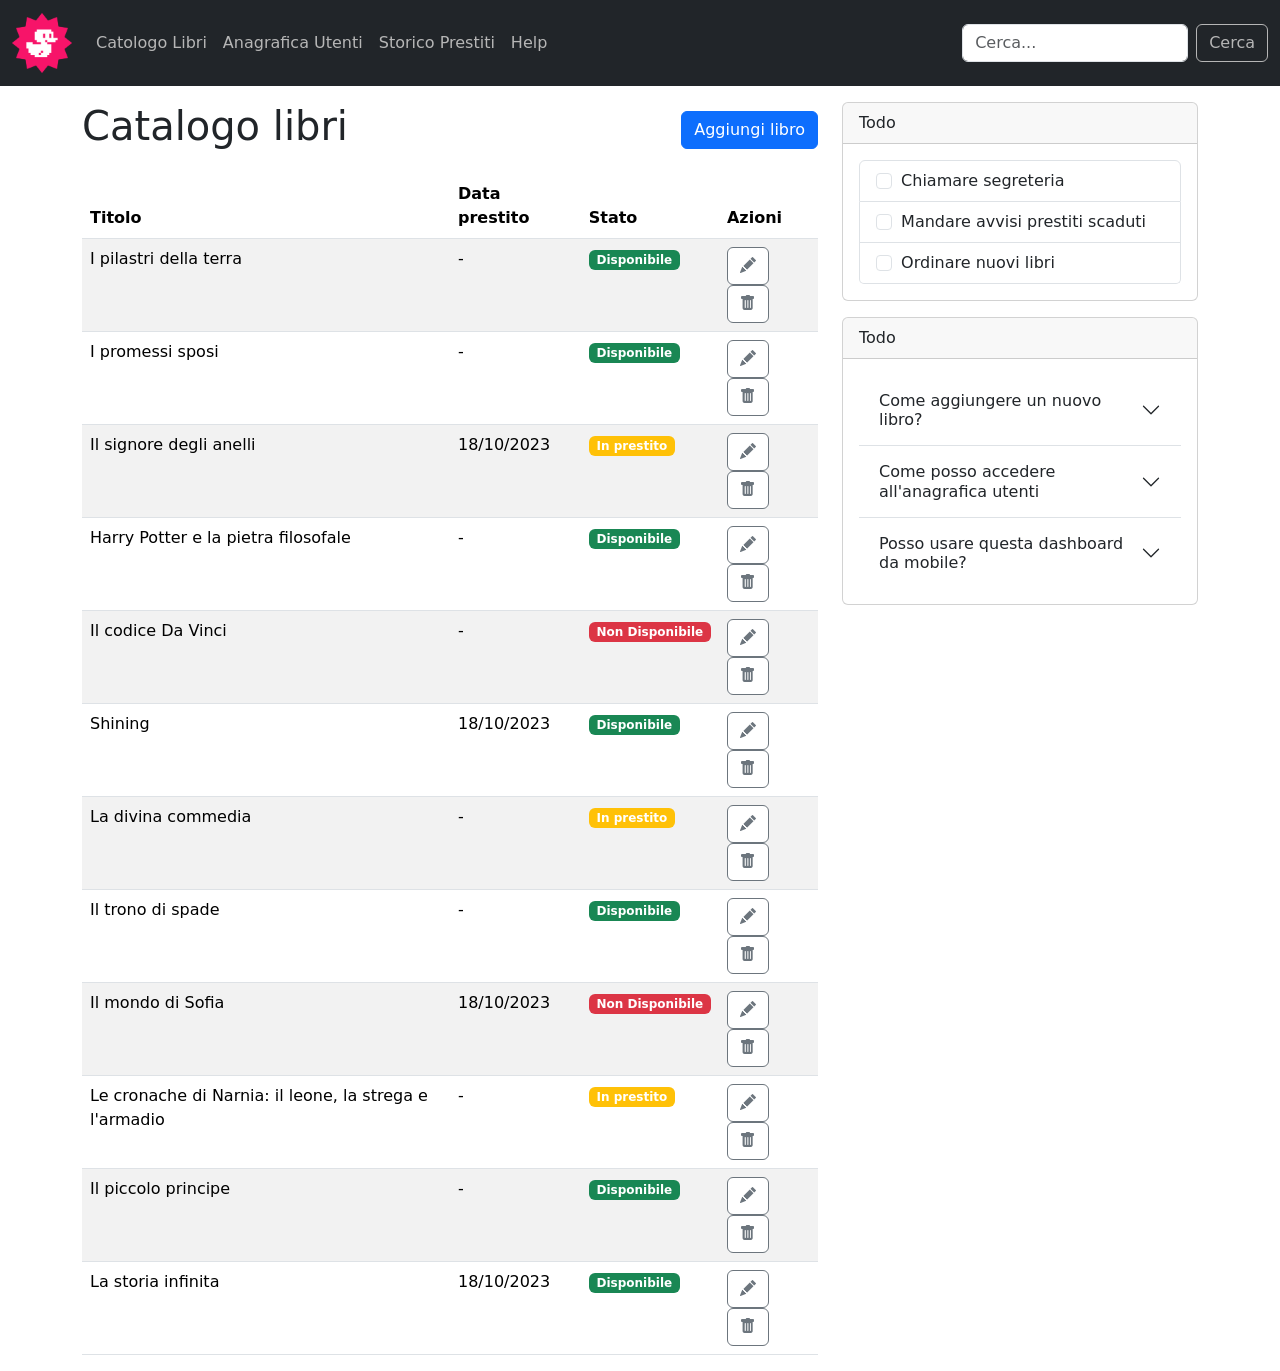
==== commit c67e047f: "cancellato l'h1 del commit di prova" ====
--- a/index.html
+++ b/index.html
@@ -30,7 +30,6 @@
                     aria-expanded="false" aria-label="Toggle navigation">
                     <span class="navbar-toggler-icon"></span>
                 </button>
-                <h1>Ciao mondo</h1>
                 <div class="collapse navbar-collapse" id="navbarSupportedContent">
                     <ul class="navbar-nav me-auto mb-2 mb-lg-0">
                         <li class="nav-item">
